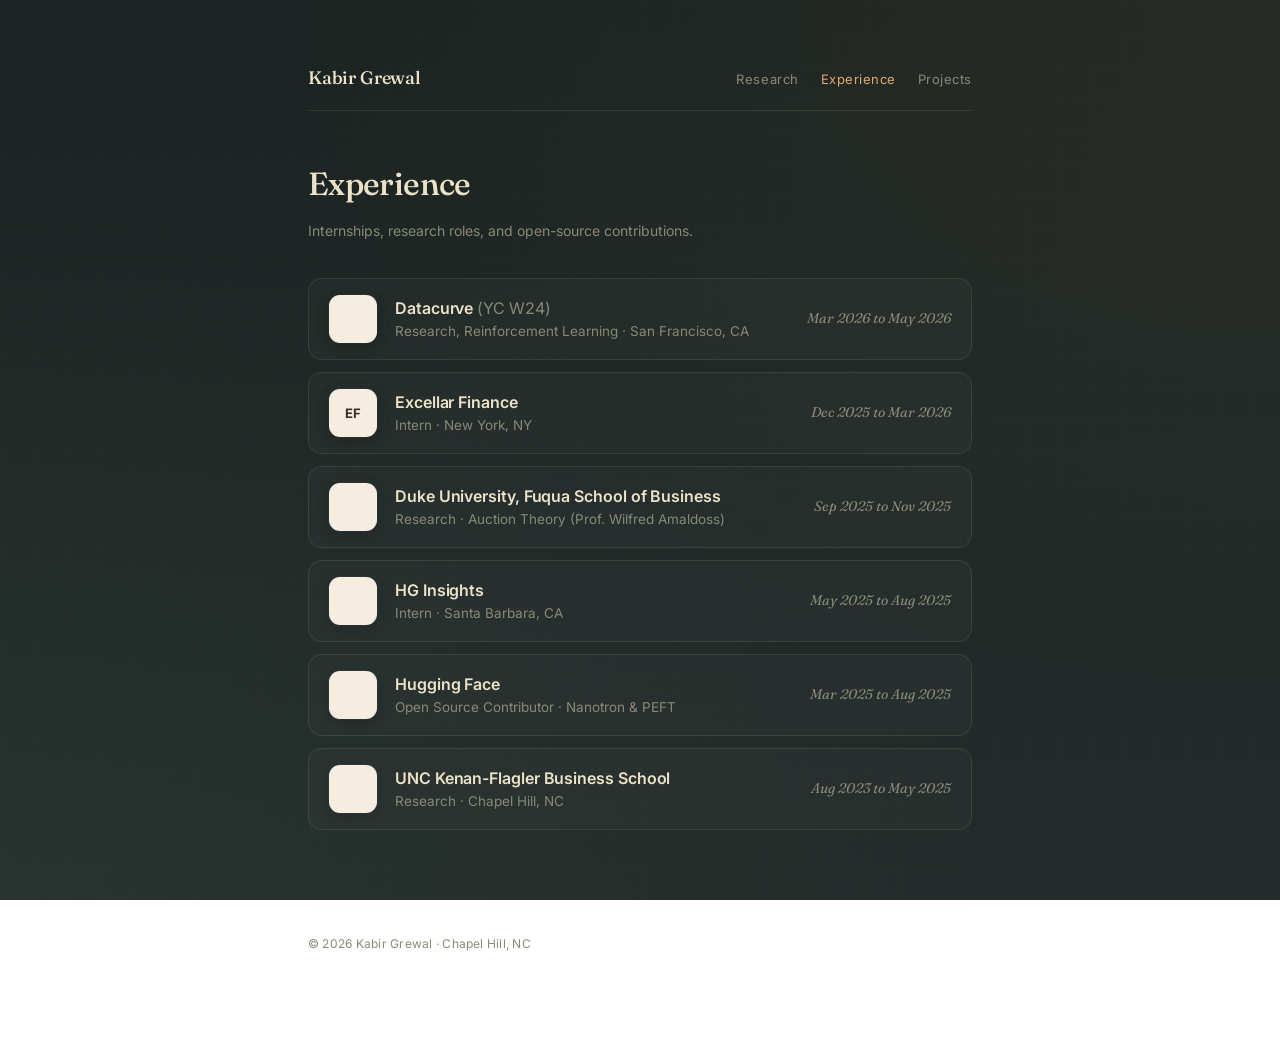
==== experience.html @ 4637503c "Update site" ====
<!DOCTYPE html>
<html lang="en">
<head>
<meta charset="UTF-8" />
<meta name="viewport" content="width=device-width, initial-scale=1.0" />
<title>Experience · Kabir Grewal</title>
<meta name="description" content="Internships, research roles, and open-source contributions." />
<link rel="icon" type="image/svg+xml" href="favicon.svg" />
<meta property="og:type" content="website" />
<meta property="og:title" content="Experience · Kabir Grewal" />
<meta property="og:description" content="Internships, research roles, and open-source contributions." />
<meta property="og:url" content="https://grewalsk.github.io/experience.html" />
<link rel="preconnect" href="https://fonts.googleapis.com" />
<link rel="preconnect" href="https://fonts.gstatic.com" crossorigin />
<link href="https://fonts.googleapis.com/css2?family=Fraunces:opsz,wght@9..144,400;9..144,500;9..144,600;9..144,700&family=Inter:wght@400;500;600&display=swap" rel="stylesheet" />
<link rel="stylesheet" href="styles.css" />
</head>
<body>
<div class="wrap">

  <header class="page">
    <a class="home" href="index.html">Kabir Grewal</a>
    <nav>
      <a href="research.html">Research</a>
      <a href="experience.html" class="active">Experience</a>
      <a href="projects.html">Projects</a>
    </nav>
  </header>

  <h1 class="label">Experience</h1>
  <p class="sublabel">Internships, research roles, and open-source contributions.</p>

  <div class="exp-list">

    <div class="exp">
      <div class="exp-icon">
        <img
          src="https://logo.clearbit.com/datacurve.ai"
          data-fb="0"
          onerror="if(this.dataset.fb==='0'){this.dataset.fb='1';this.src='https://www.google.com/s2/favicons?domain=datacurve.ai&sz=128';}else{this.remove();}"
          alt=""
        />
      </div>
      <div class="exp-body">
        <p class="exp-name">Datacurve <span style="color: var(--muted); font-weight: 400;">(YC W24)</span></p>
        <p class="exp-role">Research, Reinforcement Learning &middot; San Francisco, CA</p>
      </div>
      <div class="exp-dates">Mar 2026 to May 2026</div>
    </div>

    <div class="exp">
      <div class="exp-icon">
        <span class="fallback">EF</span>
      </div>
      <div class="exp-body">
        <p class="exp-name">Excellar Finance</p>
        <p class="exp-role">Intern &middot; New York, NY</p>
      </div>
      <div class="exp-dates">Dec 2025 to Mar 2026</div>
    </div>

    <div class="exp">
      <div class="exp-icon">
        <img
          src="https://logo.clearbit.com/duke.edu"
          data-fb="0"
          onerror="if(this.dataset.fb==='0'){this.dataset.fb='1';this.src='https://www.google.com/s2/favicons?domain=duke.edu&sz=128';}else{this.remove();}"
          alt=""
        />
      </div>
      <div class="exp-body">
        <p class="exp-name">Duke University, Fuqua School of Business</p>
        <p class="exp-role">Research &middot; Auction Theory (Prof. Wilfred Amaldoss)</p>
      </div>
      <div class="exp-dates">Sep 2025 to Nov 2025</div>
    </div>

    <div class="exp">
      <div class="exp-icon">
        <img
          src="https://logo.clearbit.com/hginsights.com"
          data-fb="0"
          onerror="if(this.dataset.fb==='0'){this.dataset.fb='1';this.src='https://www.google.com/s2/favicons?domain=hginsights.com&sz=128';}else{this.remove();}"
          alt=""
        />
      </div>
      <div class="exp-body">
        <p class="exp-name">HG Insights</p>
        <p class="exp-role">Intern &middot; Santa Barbara, CA</p>
      </div>
      <div class="exp-dates">May 2025 to Aug 2025</div>
    </div>

    <div class="exp">
      <div class="exp-icon">
        <img
          src="https://logo.clearbit.com/huggingface.co"
          data-fb="0"
          onerror="if(this.dataset.fb==='0'){this.dataset.fb='1';this.src='https://www.google.com/s2/favicons?domain=huggingface.co&sz=128';}else{this.remove();}"
          alt=""
        />
      </div>
      <div class="exp-body">
        <p class="exp-name">Hugging Face</p>
        <p class="exp-role">Open Source Contributor &middot; Nanotron &amp; PEFT</p>
      </div>
      <div class="exp-dates">Mar 2025 to Aug 2025</div>
    </div>

    <div class="exp">
      <div class="exp-icon">
        <img
          src="https://logo.clearbit.com/unc.edu"
          data-fb="0"
          onerror="if(this.dataset.fb==='0'){this.dataset.fb='1';this.src='https://www.google.com/s2/favicons?domain=kenan-flagler.unc.edu&sz=128';}else{this.remove();}"
          alt=""
        />
      </div>
      <div class="exp-body">
        <p class="exp-name">UNC Kenan-Flagler Business School</p>
        <p class="exp-role">Research &middot; Chapel Hill, NC</p>
      </div>
      <div class="exp-dates">Aug 2023 to May 2025</div>
    </div>

  </div>

  <footer class="site">
    &copy; <span id="year"></span> Kabir Grewal &middot; Chapel Hill, NC
  </footer>
</div>
<script>document.getElementById('year').textContent = new Date().getFullYear();</script>
</body>
</html>
---- styles.css ----
/* Shared styles for all pages */
:root {
  /* Cool fall palette */
  --bg-1: #1b2422;
  --bg-2: #232c2a;
  --bg-3: #2a3431;
  --bg-card: rgba(255, 255, 255, 0.025);
  --bg-card-hover: rgba(255, 255, 255, 0.05);
  --border: rgba(232, 219, 192, 0.10);
  --border-strong: rgba(232, 219, 192, 0.22);
  --grid: rgba(232, 219, 192, 0.025);
  --ink: #ece2c8;
  --ink-soft: #c5bca6;
  --muted: #8a8978;
  --link: #d4a574;
  --accent: #e0a96d;
  --copper: #b87545;
}

* { box-sizing: border-box; }
html, body { margin: 0; padding: 0; }

body {
  min-height: 100vh;
  background:
    radial-gradient(ellipse at top right, rgba(184, 117, 69, 0.08), transparent 55%),
    radial-gradient(ellipse at bottom left, rgba(112, 138, 130, 0.07), transparent 55%),
    linear-gradient(to bottom, var(--bg-1), var(--bg-2));
  background-attachment: fixed;
  color: var(--ink);
  font-family: "Inter", system-ui, -apple-system, sans-serif;
  font-size: 16px;
  line-height: 1.55;
  -webkit-font-smoothing: antialiased;
  text-rendering: optimizeLegibility;
  position: relative;
}
body::before {
  content: "";
  position: fixed;
  inset: 0;
  background-image:
    linear-gradient(to right, var(--grid) 1px, transparent 1px),
    linear-gradient(to bottom, var(--grid) 1px, transparent 1px);
  background-size: 32px 32px;
  pointer-events: none;
  z-index: 0;
  opacity: 0.5;
}

a {
  color: var(--link);
  text-decoration: none;
  border-bottom: 1px solid rgba(212, 165, 116, 0.28);
  transition: color 120ms ease, border-color 120ms ease;
}
a:hover { color: var(--accent); border-bottom-color: var(--accent); }
a.bare { border-bottom: none; }

.wrap {
  position: relative;
  z-index: 1;
  max-width: 720px;
  margin: 0 auto;
  padding: 64px 28px 96px;
}

/* Page header (subpages) */
header.page {
  display: flex;
  justify-content: space-between;
  align-items: baseline;
  margin-bottom: 48px;
  padding-bottom: 18px;
  border-bottom: 1px solid var(--border);
}
header.page .home {
  font-family: "Fraunces", Georgia, serif;
  font-size: 18px;
  font-weight: 500;
  color: var(--ink);
  border: none;
  letter-spacing: -0.01em;
}
header.page .home:hover { color: var(--accent); }
header.page nav {
  display: flex;
  gap: 22px;
  font-family: "Inter", sans-serif;
  font-size: 13px;
  letter-spacing: 0.04em;
}
header.page nav a {
  color: var(--muted);
  border: none;
}
header.page nav a:hover { color: var(--ink); }
header.page nav a.active { color: var(--accent); }

/* Section labels */
.label {
  font-family: "Fraunces", Georgia, serif;
  font-weight: 500;
  font-size: 32px;
  color: var(--ink);
  margin: 0 0 12px;
  letter-spacing: -0.02em;
}
.sublabel {
  font-family: "Inter", sans-serif;
  font-size: 14px;
  color: var(--muted);
  margin: 0 0 36px;
}

/* ----- Landing page ----- */
.landing {
  min-height: 100vh;
  display: grid;
  /* Off-center: content sits in the left ~third, big breathing room on the right */
  grid-template-columns: 1.1fr minmax(0, 560px) 2.4fr;
  grid-template-rows: 1fr auto 1.4fr;
  padding: 48px 32px;
  position: relative;
  z-index: 1;
}
.landing-inner {
  grid-column: 2;
  grid-row: 2;
  max-width: 560px;
  width: 100%;
  text-align: left;
}
.landing h1 {
  font-family: "Fraunces", Georgia, serif;
  font-weight: 500;
  font-size: 64px;
  letter-spacing: -0.025em;
  line-height: 1.0;
  margin: 0 0 18px;
  color: var(--ink);
}
.landing .blurb {
  font-family: "Fraunces", Georgia, serif;
  font-size: 19px;
  line-height: 1.55;
  color: var(--ink-soft);
  margin: 0 0 44px;
  font-weight: 400;
}

.nav-buttons {
  display: flex;
  flex-wrap: wrap;
  gap: 10px;
  margin-bottom: 28px;
}
.nav-btn {
  display: inline-flex;
  align-items: center;
  gap: 8px;
  padding: 11px 18px;
  background: var(--bg-card);
  border: 1px solid var(--border);
  border-radius: 10px;
  color: var(--ink);
  font-family: "Inter", sans-serif;
  font-size: 14px;
  font-weight: 500;
  letter-spacing: -0.005em;
  transition: all 160ms ease;
}
.nav-btn:hover {
  border-color: var(--border-strong);
  background: var(--bg-card-hover);
  color: var(--accent);
  transform: translateY(-1px);
}
.nav-btn .arrow {
  opacity: 0.5;
  transition: transform 160ms ease, opacity 160ms ease;
  font-size: 13px;
}
.nav-btn:hover .arrow {
  opacity: 1;
  transform: translateX(2px);
  color: var(--accent);
}

.social-row {
  display: flex;
  gap: 10px;
}
.social-btn {
  display: inline-flex;
  align-items: center;
  justify-content: center;
  width: 40px;
  height: 40px;
  background: var(--bg-card);
  border: 1px solid var(--border);
  border-radius: 10px;
  color: var(--ink-soft);
  transition: all 160ms ease;
}
.social-btn:hover {
  border-color: var(--border-strong);
  background: var(--bg-card-hover);
  color: var(--accent);
  transform: translateY(-1px);
}
.social-btn svg {
  width: 18px;
  height: 18px;
}

/* ----- Experience cards ----- */
.exp-list { display: flex; flex-direction: column; gap: 12px; }
.exp {
  display: flex;
  align-items: center;
  gap: 18px;
  padding: 16px 20px;
  background: var(--bg-card);
  border: 1px solid var(--border);
  border-radius: 14px;
  transition: border-color 140ms ease, background 140ms ease;
}
.exp:hover {
  border-color: var(--border-strong);
  background: var(--bg-card-hover);
}
.exp-icon {
  flex: 0 0 auto;
  width: 48px;
  height: 48px;
  border-radius: 11px;
  background: #f4ede0;
  display: flex;
  align-items: center;
  justify-content: center;
  font-family: "Inter", sans-serif;
  font-size: 13px;
  font-weight: 700;
  letter-spacing: -0.01em;
  color: #3a2e22;
  overflow: hidden;
  position: relative;
  box-shadow: 0 1px 0 rgba(255,255,255,0.06) inset, 0 4px 14px rgba(0,0,0,0.20), 0 0 0 1px rgba(255,255,255,0.04);
}
.exp-icon img {
  width: 100%;
  height: 100%;
  object-fit: contain;
  padding: 7px;
  position: relative;
  z-index: 1;
}
.exp-icon .fallback {
  line-height: 1;
  position: absolute;
  inset: 0;
  display: flex;
  align-items: center;
  justify-content: center;
}
.exp-body { flex: 1 1 auto; min-width: 0; }
.exp-name {
  font-family: "Inter", sans-serif;
  font-size: 16px;
  font-weight: 600;
  color: var(--ink);
  margin: 0;
  line-height: 1.3;
  letter-spacing: -0.005em;
}
.exp-role {
  font-family: "Inter", sans-serif;
  font-size: 13.5px;
  color: var(--muted);
  margin: 3px 0 0;
  line-height: 1.4;
}
.exp-dates {
  flex: 0 0 auto;
  font-family: "Fraunces", Georgia, serif;
  font-size: 14px;
  color: var(--muted);
  white-space: nowrap;
  font-style: italic;
}

/* (legacy gradient classes removed; icon background is now a uniform parchment card) */

/* ----- Research ----- */
.papers { list-style: none; padding: 0; margin: 0; display: flex; flex-direction: column; }
.paper {
  padding: 22px 0;
  border-bottom: 1px solid var(--border);
}
.paper:first-child { padding-top: 8px; }
.paper:last-child { border-bottom: none; padding-bottom: 0; }
.paper-title {
  font-family: "Fraunces", Georgia, serif;
  font-size: 19px;
  font-weight: 500;
  line-height: 1.3;
  margin: 0 0 6px;
  letter-spacing: -0.005em;
}
.paper-title a { color: var(--ink); border: none; }
.paper-title a:hover { color: var(--accent); }
.paper-meta {
  font-family: "Inter", sans-serif;
  font-size: 11.5px;
  color: var(--muted);
  margin: 0 0 10px;
  letter-spacing: 0.06em;
  text-transform: uppercase;
}
.paper-abstract {
  font-size: 14px;
  line-height: 1.6;
  color: var(--ink-soft);
  margin: 8px 0 12px;
}
.paper-link {
  font-family: "Inter", sans-serif;
  font-size: 11.5px;
  letter-spacing: 0.1em;
  text-transform: uppercase;
  border: none;
  color: var(--accent);
  font-weight: 500;
}
.paper-link:hover { color: var(--ink); }

/* ----- Projects ----- */
.projects {
  display: grid;
  grid-template-columns: 1fr 1fr;
  gap: 12px;
  list-style: none;
  padding: 0;
  margin: 0;
}
.projects li {
  padding: 16px 18px;
  background: var(--bg-card);
  border: 1px solid var(--border);
  border-radius: 12px;
  transition: border-color 140ms ease, background 140ms ease;
}
.projects li:hover {
  border-color: var(--border-strong);
  background: var(--bg-card-hover);
}
.project-name {
  font-family: "Inter", sans-serif;
  font-size: 14px;
  font-weight: 600;
  margin: 0 0 4px;
  letter-spacing: -0.005em;
}
.project-name a { color: var(--ink); border: none; }
.project-name a:hover { color: var(--accent); }
.project-blurb {
  font-family: "Inter", sans-serif;
  font-size: 12.5px;
  color: var(--muted);
  margin: 0;
  line-height: 1.45;
}
.all-repos {
  margin-top: 18px;
  font-family: "Inter", sans-serif;
  font-size: 13.5px;
}

/* Footer */
footer.site {
  margin-top: 80px;
  padding-top: 24px;
  border-top: 1px solid var(--border);
  font-family: "Inter", sans-serif;
  font-size: 12px;
  color: var(--muted);
  letter-spacing: 0.02em;
}

@media (max-width: 640px) {
  .wrap { padding: 40px 22px 64px; }
  .landing {
    grid-template-columns: 1fr;
    grid-template-rows: auto;
    align-content: center;
    padding: 56px 22px;
  }
  .landing-inner { grid-column: 1; grid-row: auto; }
  .landing h1 { font-size: 44px; }
  .landing .blurb { font-size: 17px; }
  .label { font-size: 24px; }
  .projects { grid-template-columns: 1fr; }
  .exp { flex-wrap: wrap; padding: 14px 16px; gap: 14px; }
  .exp-dates { width: 100%; padding-left: 62px; font-size: 13px; }
  .exp-icon { width: 44px; height: 44px; font-size: 12px; }
  header.page { flex-wrap: wrap; gap: 14px; }
  header.page nav { gap: 16px; }
}
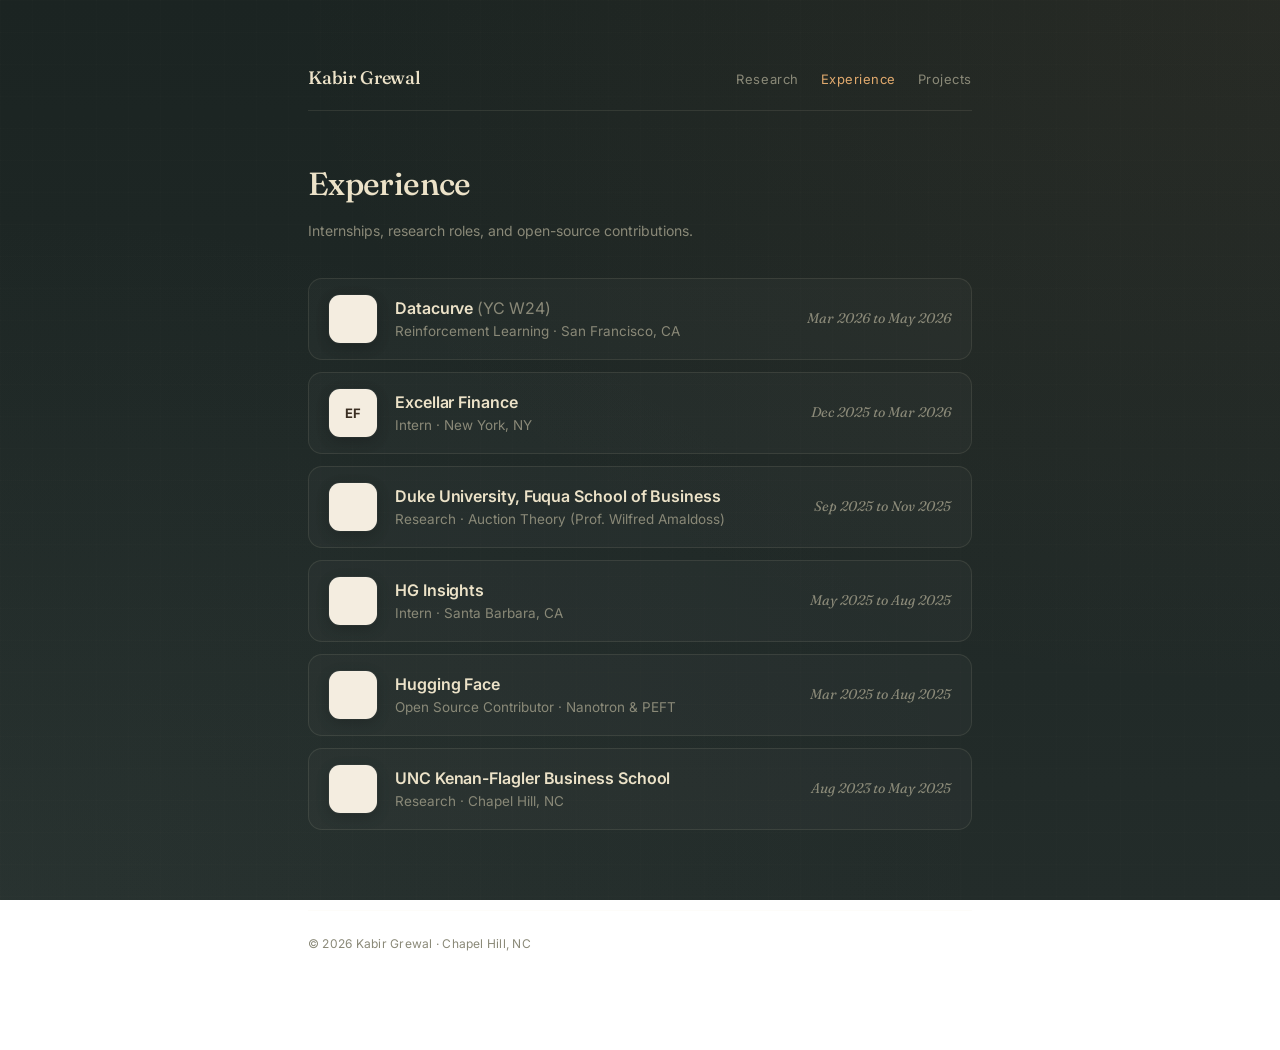
==== commit 2f8cd23f: "Datacurve role: Reinforcement Learning" ====
--- a/experience.html
+++ b/experience.html
@@ -43,7 +43,7 @@
       </div>
       <div class="exp-body">
         <p class="exp-name">Datacurve <span style="color: var(--muted); font-weight: 400;">(YC W24)</span></p>
-        <p class="exp-role">Research, Reinforcement Learning &middot; San Francisco, CA</p>
+        <p class="exp-role">Reinforcement Learning &middot; San Francisco, CA</p>
       </div>
       <div class="exp-dates">Mar 2026 to May 2026</div>
     </div>
